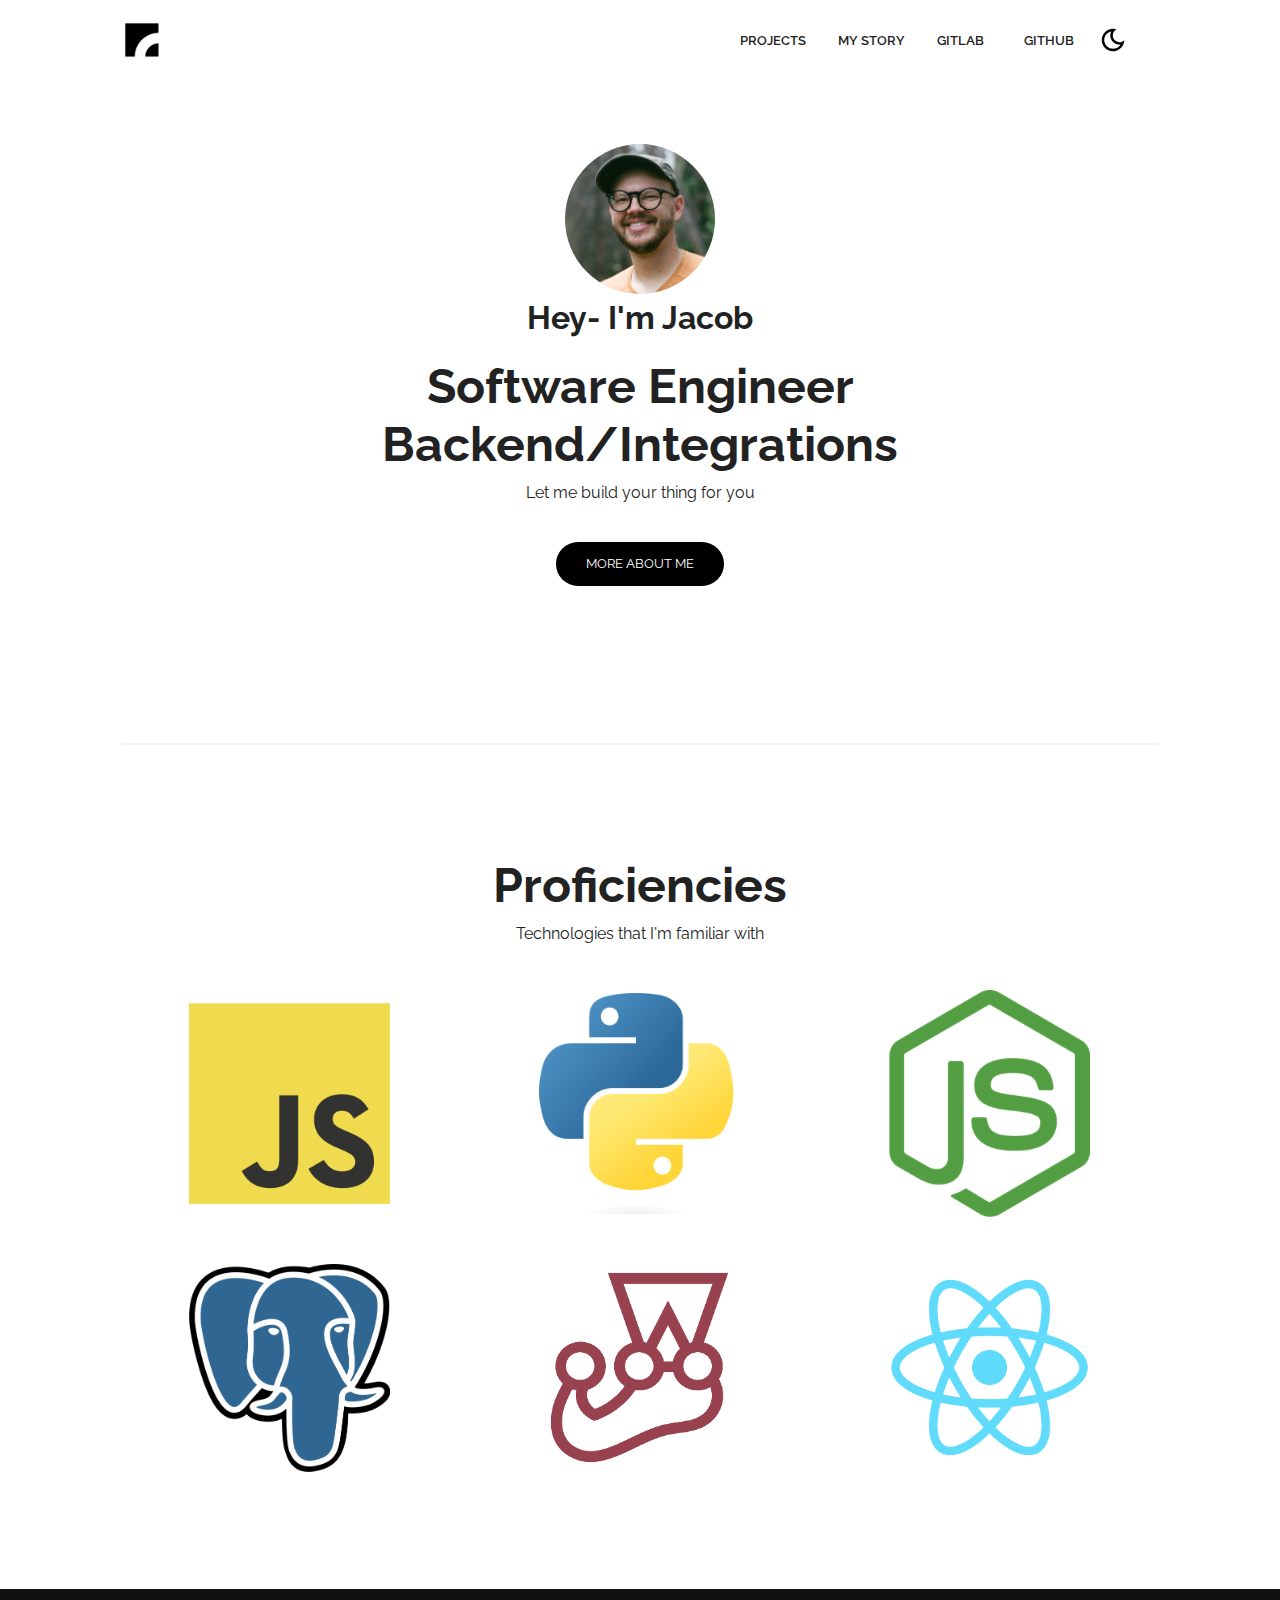
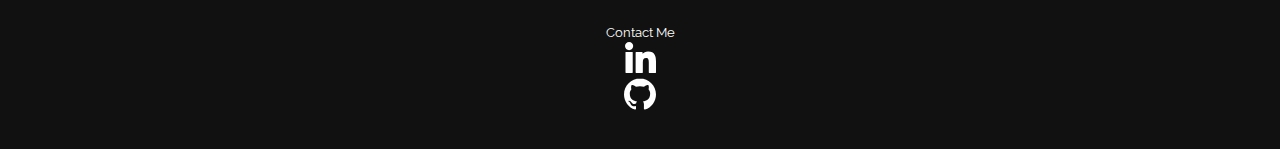
==== index.html @ bdf7ac62 "reworked file structure" ====
<!DOCTYPE html>
<html lang="en">
  <head>
    <meta charset="UTF-8" />
    <meta http-equiv="X-UA-Compatible" content="IE=edge" />
    <meta name="viewport" content="width=device-width, initial-scale=1.0" />
    <!-- Primary Meta Tags -->
    <title>JankneyDev</title>
    <meta name="title" content="JankneyDev" />
    <meta name="description" content="Looking for JankneyDev? Here he is!" />

    <meta property="og:title" content="JankneyDev" />
    <meta
      property="og:description"
      content="Looking for JankneyDev? This is his website!"
    />

    <!-- Link -->
    <link
      rel="apple-touch-icon"
      sizes="180x180"
      href="assets/favicon/apple-touch-icon.png"
    />
    <link
      rel="icon"
      type="image/png"
      sizes="16x16"
      href="/assets/favicon/favicon-16x16.png"
    />
    <link
      rel="icon"
      type="image/png"
      sizes="32x32"
      href="assets/favicon/favicon-32x32.png"
    />
    <link
      rel="icon"
      type="image/png"
      sizes="192x192"
      href="assets/favicon/android-chrome-192x192.png"
    />
    <link
      rel="icon"
      type="image/png"
      sizes="512x512"
      href="assets/favicon/android-chrome-512x512.png"
    />
    <link rel="icon" type="image/x-icon" href="assets/favicon/favicon.ico" />
    <link rel="manifest" href="assets/favicon/site.webmanifest" />
    <link
      rel="stylesheet"
      href="https://use.fontawesome.com/releases/v5.15.4/css/all.css"
      integrity="sha384-DyZ88mC6Up2uqS4h/KRgHuoeGwBcD4Ng9SiP4dIRy0EXTlnuz47vAwmeGwVChigm"
      crossorigin="anonymous"
    />
    <link rel="stylesheet" href="css/style.css" />
    <link rel="stylesheet" href="css/utilities.css" />
  </head>
  <body>
    <header id="hero">
      <!-- Navbar -->
      <nav class="navbar">
        <div class="container">
          <!-- Logo -->
          <h1 id="logo">
            <a href="#"
              ><img src="./assets/logo.png" alt="Your Logo"
            /></a>
          </h1>
          <!-- Navbar links -->
          <ul class="nav-menu">
            <li><a class="nav-link" href="#projects">PROJECTS</a></li>
            <li><a class="nav-link" href="myStory.html">MY STORY</a></li>
            <!-- <li><a class="nav-link" href="#">CONTACT</a></li> -->

            <li>
              <a class="nav-link" href="https://gitlab.com/jacob204"
                >GITLAB <i class="fas fa-arrow-right"></i
              ></a>
            </li>
            <li>
              <a class="nav-link" href="https://github.com/jankney2"
                >GITHUB <i class="fas fa-arrow-right"></i
              ></a>
            </li>

            <!-- Toggle switch -->
            <div class="theme-switch">
              <input type="checkbox" id="switch" />
              <label class="toggle-icons" for="switch">
                <img class="moon" src="assets/moon.svg" />
                <img class="sun" src="assets/sun.svg" />
              </label>
            </div>
            <!-- Hamburger menu -->
          </ul>
          <div class="hamburger">
            <span class="bar"></span>
            <span class="bar"></span>
            <span class="bar"></span>
          </div>
        </div>
      </nav>

      <section class="header-container">
        <img class="profile-image" src="assets/headshot.jpeg" alt="" />
        <h1>Hey- I'm Jacob</h1>

        <div class="content-text">
          <h2>Software Engineer</h2>
          <h2>Backend/Integrations</h2>

          <p>
Let me build your thing for you 
          </p>
        </div>
        <a href="./myStory.html" class="btn btn-secondary" >More About Me</a>
      </section>
    </header>

    <!-- Projects -->
    <section id="projects" class="project-container container">
      <div class="division"></div>
      <div class="content-text">
        <h2>Proficiencies</h2>
        <p>
          Technologies that I'm familiar with
        </p>
      </div>

      <article class="project">
        <!-- Project 1 -->
        <div href="" class="card">
          <div class="project-info">
            <div class="project-bio">
              <h3>Javascript</h3>
              <p>Did someone say BogoSort?</p>
            </div>

            
          </div>
        </div>

        <!-- Project 2 -->
        <div href="" class="card">
          <div class="project-info">
            <div class="project-bio">
              <h3>Python</h3>
              <p>Snakey Boi</p>
            </div>

            
          </div>
        </div>

        <!-- Porject 3 -->
        <div href="" class="card">
          <div class="project-info">
            <div class="project-bio">
              <h3>Node.js</h3>
              <p>Server-side javascript</p>
            </div>

            
          </div>
        </div>

        <!-- Project 4 -->
        <div href="" class="card">
          <div class="project-info">
            <div class="project-bio">
              <h3>PostgreSQL</h3>
              <p>Relational Database Management</p>
            </div>

            
          </div>
        </div>

        <!-- Project 5 -->
        <div href="" class="card">
          <div class="project-info">
            <div class="project-bio">
              <h3>Jest</h3>
              <p>Deleted code is debugged code</p>
            </div>

            
          </div>
        </div>

        <!-- Project 6 -->
        <div href="" class="card">
          <div class="project-info">
            <div class="project-bio">
              <h3>React</h3>
              <p>If I have to hear the word "performant" one more time I will personally fight Mark Zuckerberg</p>
            </div>

            
          </div>
        </div>
      </article>

      
    </section>

    <footer id="footer">
      <div class="container">
        <a href="mailto:jacob@sisu.co">Contact Me</a>
        <!-- Social links -->
          <a href="#" target="_blank"
            ><img src="./assets/linkedin-icon.svg" alt="Linkedin"
          /></a>
          <a href="#" target="_blank"
            ><img src="./assets/github-icon.svg" alt="GitHub"
          /></a>
        
        </div>
        
    </footer>
    <script src="js/script.js"></script>
  </body>
</html>
---- css/style.css ----
/* This is the required project styling. Will contain essential CSS styles like:
   * Flex property
   * Grid layout
   * Cards and sections
*/

@import url(https://fonts.googleapis.com/css?family=Raleway:100,200,300,regular,500,600,700,800,900,100italic,200italic,300italic,italic,500italic,600italic,700italic,800italic,900italic);

/* variables */
:root {
  /* Colors */
  --primary-color: #ffcd42;
  --secondary-color: #ffd35c;
  --bg-primary: #ffffff;
  --text-color: #222222;
  --text-color-two: #ffffff;
  --bg-secondary: #000000;
  --card-background: #f4f4f4;
  --bg-secondary-two: #111111;

  --shadow: 0 10px 40px rgba(0, 0, 0, 0.2);

  /* Font Weight */
  --weight-small: 400;
  --weight-semibold: 600;
  --weight-bold: 800;

  /* Max width */
  --width-small: 600px;
  --width-medium: 1100px;
  --width-large: 1300px;
}

[data-theme="dark"] {
  --primary-color: #ffcd42;
  --secondary-color: #ffd35c;
  --bg-primary: #000000;
  --text-color: #ffffff;
  --text-color-two: #222222;
  --bg-secondary: #ffffff;
  --card-background: #111111;
  --bg-secondary-two: #f4f4f4;
  --shadow: 0 2px 10px rgba(95, 95, 95, 0.2);
}

html {
  font-size: 100%;
  scroll-behavior: smooth;
}

/* Reset default styling */
* {
  margin: 0;
  padding: 0;
  box-sizing: border-box;
}

ul {
  list-style: none;
}

a {
  text-decoration: none;
  color: var(--text-color);
}

/* Main styling */
body {
  background: var(--bg-primary);
  color: var(--text-color);
  font-family: "Raleway", sans-serif;
  line-height: 1.5;
}

/* Navbar */
.navbar {
  position: fixed;
  top: 0;
  left: 0;
  right: 0;
  z-index: 20;
  background: var(--bg-primary);
}

.navbar .container {
  display: flex;
  align-items: center;
  justify-content: space-between;
  z-index: 20;
  height: 80px;
  width: 100%;
}

.navbar .nav-menu {
  display: flex;
  align-items: center;
  background: var(--bg-primary);
}

.navbar .nav-link {
  margin: 0 1rem;
  font-size: 0.8rem;
  font-weight: var(--weight-semibold);
}

.navbar #logo img {
  display: block;
  width: 40px;
}

.navbar .btn {
  margin-right: 1.5rem;
}

.fas.fa-arrow-right {
  margin-left: 0.5rem;
  font-size: 0.9rem;
}

/* hamburger */
.hamburger {
  margin-bottom: 0.1rem;
  display: none;
}

.bar {
  display: block;
  width: 23px;
  height: 3px;
  margin: 4px auto;
  transition: all 0.3s ease-in-out;
  border-radius: 30px;
  background-color: var(--bg-secondary);
}

/* Hero section */
#hero {
  display: flex;
  flex-direction: column;
  height: 100%;
}

.profile-image {
  width: 150px;
  background-repeat: no-repeat;
  background: cover;
  border-radius: 50%;
  animation: bounce 1s infinite alternate;
}

@keyframes bounce {
  from {
    transform: translateY(0px);
  }

  to {
    transform: translateY(-10px);
  }
}

.division {
  width: 100%;
  height: 2px;
  background-color: var(--card-background);
  margin: 5.5rem 0;
}
/* Projects */
#projects {
  display: flex;
  flex-direction: column;
  margin: 2rem auto 5rem;
}

#projects .btn {
  align-self: center;
  margin: 2rem 0;
}

.project {
  display: grid;
  grid-template-columns: repeat(3, 1fr);
  grid-auto-rows: minmax(250px, auto);
  grid-gap: 0.9rem;
}

.card .project-bio p {
  font-size: 0.83rem;
}

.card .project-bio h3 {
  font-size: 0.9rem;
}

.project-info {
  display: flex;
  justify-content: space-between;
  opacity: 0;
  position: relative;
  transition: 0.5s ease-in-out;
}

.project-bio {
  display: flex;
  flex-direction: column;
  justify-content: flex-end;
  position: relative;
  top: 160px;
  left: 10px;
}

/* Footer */
#footer {
  background: #111111;
}

#footer .container {
  display: flex;
  flex-direction: column;
  align-items: center;
  justify-content: center;
  color: #ffffff;
  min-height: 160px;
  text-align: center;
}

#footer a {
  font-size: 0.8rem;
  color: #fff;
}

#footer a:hover {
  opacity: 0.6;
}

#footer .social {
  margin: 0.9rem 0;
}

#footer .social img {
  width: 20px;
  height: 20px;
}

#footer .social a {
  margin: 0 0.5rem;
}

#footer p {
  font-size: 0.8rem;
}

/* Responsiveness */

@media (max-width: 1000px) {
  .project {
    display: grid;
    grid-template-columns: repeat(2, 1fr);
  }
}

@media (max-width: 768px) {
}

@media (max-width: 670px) {
  .navbar .nav-menu {
    position: fixed;
    right: -100vw;
    top: 4.5rem;
    flex-direction: column;
    width: calc(80% - 10px);
    transition: 0.3s;
    box-shadow: var(--shadow);
    padding: 2rem;
    border-radius: 5px;
    align-items: flex-start;
  }

  .navbar .btn {
    margin: 0;
    margin-top: 1rem;
  }

  .nav-menu.active {
    right: 20px;
  }

  .nav-menu .nav-link {
    font-size: 0.9rem;
    margin: 0 0.2rem;
  }

  .nav-menu li {
    margin-bottom: 0.5rem;
    width: 100%;
  }

  .nav-menu .btn {
    width: 100%;
    text-align: center;
    margin-top: 0.5rem;
  }

  .hamburger {
    display: block;
    cursor: pointer;
    padding: 0.2rem 0.4rem;
  }

  .hamburger.active {
    border: 1px dotted gray;
  }

  .hamburger.active .bar:nth-child(2) {
    opacity: 0;
  }

  .hamburger.active .bar:nth-child(1) {
    transform: translateY(6px) rotate(45deg);
  }

  .hamburger.active .bar:nth-child(3) {
    transform: translateY(-8px) rotate(-45deg);
  }
}

@media (max-width: 600px) {
  .project {
    display: grid;
    grid-template-columns: 1fr;
  }

  .header-container .btn {
    border-radius: 5px;
    width: 80%;
  }
}
---- css/utilities.css ----
/* ?This is where reusable styling of this template will be. 
   !Will contain things like:
   * Button styling
   * Background color styling
   * padding and margin
*/

.container {
  max-width: var(--width-medium);
  margin: 0 auto;
  padding: 1rem 2rem;
}

h1::selection,
h2::selection {
  color: #111;
  background: var(--primary-color);
}

/* Buttons */
.btn {
  display: inline-block;
  padding: 0.75rem 1.9rem;
  border-radius: 30px;
  text-transform: uppercase;
  font-size: 0.82rem;
  transition: 0.3s;
}

.btn-primary {
  background: var(--primary-color);
  color: #000000;
}

.btn-secondary {
  margin: 5px 0;
  background-color: var(--bg-secondary);
  color: var(--bg-primary);
}

/* add hover to resume button */
.btn-primary:hover {
  background: var(--secondary-color);
}

/* Dark mode toggle */
#switch {
  display: none;
}

.toggle-icons {
  display: flex;
  justify-content: space-between;
  align-items: center;
  cursor: pointer;
}

.toggle-icons > img {
  transition: 0.6s cubic-bezier(0.23, 1, 0.32, 1);
  width: 30px;
}

.moon {
  transform: rotate(10deg);
}

#switch:checked + .toggle-icons .moon {
  transform: rotate(250deg);
}

#switch:checked + .toggle-icons .sun {
  transform: rotate(100deg);
}

/* Header Container */
.header-container {
  display: flex;
  flex-direction: column;
  align-items: center;
  justify-content: center;
  margin-top: 8rem;
  padding: 1rem;
}

.header-container > div {
  margin-top: 1rem;
}

.content-text {
  text-align: center;
  margin: 1.5rem 0;
}

.content-text h2 {
  font-size: 3rem;
  line-height: 1.2;
  transition: 0.2s ease-in-out;
}

.content-text p {
  padding: 0.5rem;
  margin: 0 auto;
  max-width: 700px;
}

.story p, .story h2 {
/* color:red; */
text-align: left;
}

/* Project cards */
.card {
  padding: 1rem;
  background: var(--card-background);
  color: #ffffff;
  border-radius: 5px;
  transition: 0.4s ease-in-out;
  cursor: pointer;
}

.card a {
  color: #ffffff;
  transition: 0.25s ease-in-out;
  font-size: 1.1rem;
  margin-right: 0.3rem;
}

.card a:hover {
  color: var(--primary-color);
}

.card:hover {
  box-shadow: inset 0 100px 1000px 10px rgba(0, 0, 0, 0.8);
}

.card:hover .project-info {
  opacity: 1;
}

/* Project Images */

.card {
  background-size: 60% !important;
  background-repeat: no-repeat !important;
}

/* project 1 */
.card:nth-child(1) {
  background: url(../assets/JavaScript-logo.png) center center/cover;
}

/* Project 2 */
.card:nth-child(2) {
  background: url(../assets/Python-logo-notext.svg.png) center center/cover;
}

/* Project 3 */
.card:nth-child(3) {
  background: url(../assets/nodejs-logo-FBE122E377-seeklogo.com.png) center
    center/cover;
}

/* Project 4 */
.card:nth-child(4) {
  background: url(../assets/Postgresql_elephant.svg.png) center center/cover;
}

/* Project 5 */
.card:nth-child(5) {
  background: url(../assets/jestlogo.png) center center/cover;
}

/* Project 6 */
.card:nth-child(6) {
  background: url(../assets/React-icon.svg.png) center center/cover;
}

/* Media Queries */
@media (max-width: 768px) {
  .header-container {
    margin-top: 7rem;
    text-align: center;
  }

  .content-text h2 {
    font-size: 2.5rem;
  }
}
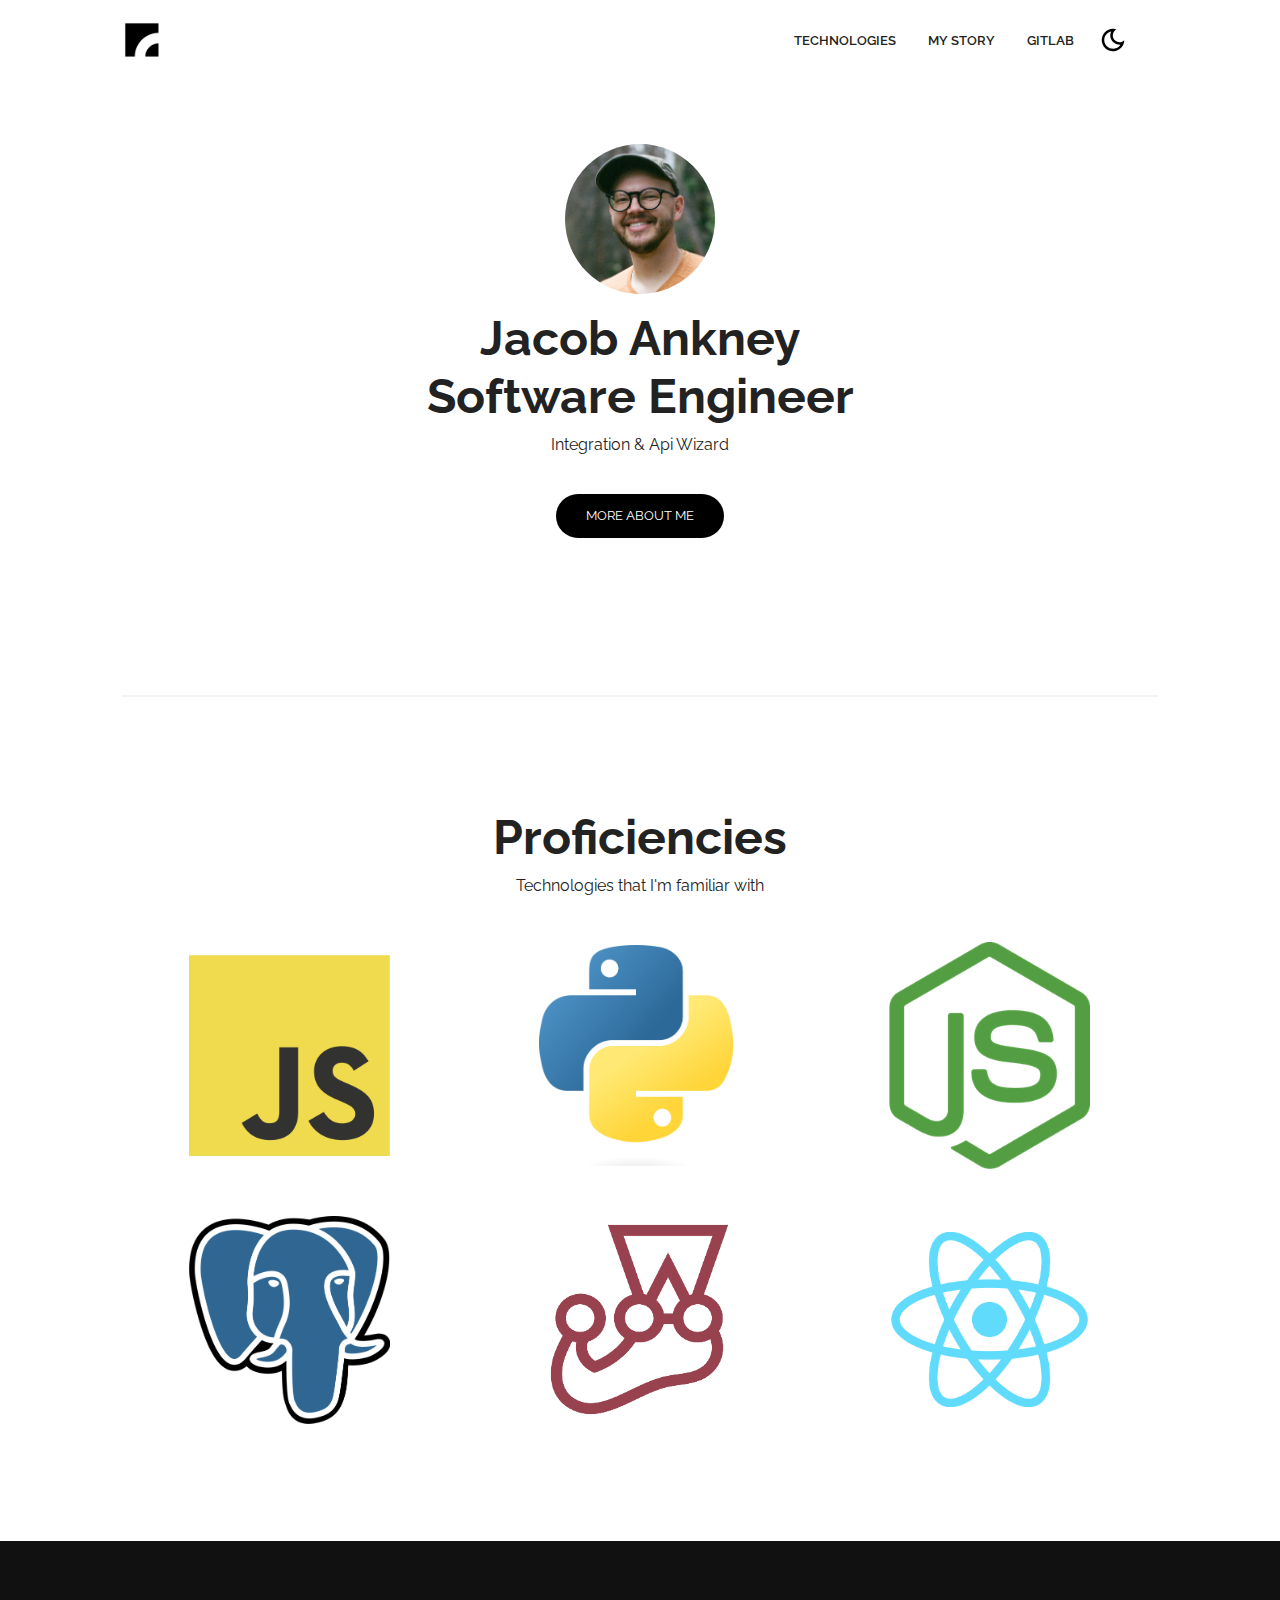
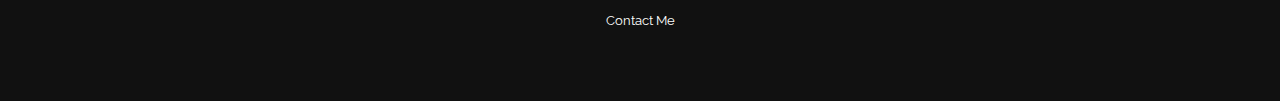
==== commit d274cc09: "prod ready" ====
--- a/index.html
+++ b/index.html
@@ -63,13 +63,11 @@
         <div class="container">
           <!-- Logo -->
           <h1 id="logo">
-            <a href="#"
-              ><img src="./assets/logo.png" alt="Your Logo"
-            /></a>
+            <a href="#"><img src="./assets/logo.png" alt="Your Logo" /></a>
           </h1>
           <!-- Navbar links -->
           <ul class="nav-menu">
-            <li><a class="nav-link" href="#projects">PROJECTS</a></li>
+            <li><a class="nav-link" href="#projects">TECHNOLOGIES</a></li>
             <li><a class="nav-link" href="myStory.html">MY STORY</a></li>
             <!-- <li><a class="nav-link" href="#">CONTACT</a></li> -->
 
@@ -78,11 +76,8 @@
                 >GITLAB <i class="fas fa-arrow-right"></i
               ></a>
             </li>
-            <li>
-              <a class="nav-link" href="https://github.com/jankney2"
-                >GITHUB <i class="fas fa-arrow-right"></i
-              ></a>
-            </li>
+            
+            
 
             <!-- Toggle switch -->
             <div class="theme-switch">
@@ -104,17 +99,13 @@
 
       <section class="header-container">
         <img class="profile-image" src="assets/headshot.jpeg" alt="" />
-        <h1>Hey- I'm Jacob</h1>
-
+        
         <div class="content-text">
+          <h2>Jacob Ankney</h1>
           <h2>Software Engineer</h2>
-          <h2>Backend/Integrations</h2>
-
-          <p>
-Let me build your thing for you 
-          </p>
+          <p>Integration & Api Wizard</p>
         </div>
-        <a href="./myStory.html" class="btn btn-secondary" >More About Me</a>
+        <a href="./myStory.html" class="btn btn-secondary">More About Me</a>
       </section>
     </header>
 
@@ -123,9 +114,7 @@
       <div class="division"></div>
       <div class="content-text">
         <h2>Proficiencies</h2>
-        <p>
-          Technologies that I'm familiar with
-        </p>
+        <p>Technologies that I'm familiar with</p>
       </div>
 
       <article class="project">
@@ -134,10 +123,8 @@
           <div class="project-info">
             <div class="project-bio">
               <h3>Javascript</h3>
-              <p>Did someone say BogoSort?</p>
+              <p></p>
             </div>
-
-            
           </div>
         </div>
 
@@ -146,10 +133,8 @@
           <div class="project-info">
             <div class="project-bio">
               <h3>Python</h3>
-              <p>Snakey Boi</p>
+              <p></p>
             </div>
-
-            
           </div>
         </div>
 
@@ -158,10 +143,8 @@
           <div class="project-info">
             <div class="project-bio">
               <h3>Node.js</h3>
-              <p>Server-side javascript</p>
+              <p></p>
             </div>
-
-            
           </div>
         </div>
 
@@ -170,10 +153,8 @@
           <div class="project-info">
             <div class="project-bio">
               <h3>PostgreSQL</h3>
-              <p>Relational Database Management</p>
+              <p></p>
             </div>
-
-            
           </div>
         </div>
 
@@ -182,10 +163,8 @@
           <div class="project-info">
             <div class="project-bio">
               <h3>Jest</h3>
-              <p>Deleted code is debugged code</p>
+              <p></p>
             </div>
-
-            
           </div>
         </div>
 
@@ -194,30 +173,26 @@
           <div class="project-info">
             <div class="project-bio">
               <h3>React</h3>
-              <p>If I have to hear the word "performant" one more time I will personally fight Mark Zuckerberg</p>
+              <p>
+                
+              </p>
             </div>
-
-            
           </div>
         </div>
       </article>
-
-      
     </section>
 
     <footer id="footer">
       <div class="container">
         <a href="mailto:jacob@sisu.co">Contact Me</a>
         <!-- Social links -->
-          <a href="#" target="_blank"
-            ><img src="./assets/linkedin-icon.svg" alt="Linkedin"
-          /></a>
-          <a href="#" target="_blank"
-            ><img src="./assets/github-icon.svg" alt="GitHub"
-          /></a>
-        
-        </div>
-        
+        <!-- <a href="#" target="_blank"
+          ><img src="./assets/linkedin-icon.svg" alt="Linkedin"
+        /></a>
+        <a href="#" target="_blank"
+          ><img src="./assets/github-icon.svg" alt="GitHub"
+        /></a> -->
+      </div>
     </footer>
     <script src="js/script.js"></script>
   </body>
--- a/css/style.css
+++ b/css/style.css
@@ -145,7 +145,7 @@
   background-repeat: no-repeat;
   background: cover;
   border-radius: 50%;
-  animation: bounce 1s infinite alternate;
+  animation: bounce 2s infinite alternate;
 }
 
 @keyframes bounce {
--- a/css/utilities.css
+++ b/css/utilities.css
@@ -103,9 +103,10 @@
   max-width: 700px;
 }
 
-.story p, .story h2 {
-/* color:red; */
-text-align: left;
+.story p,
+.story h2 {
+  /* color:red; */
+  text-align: left;
 }
 
 /* Project cards */
